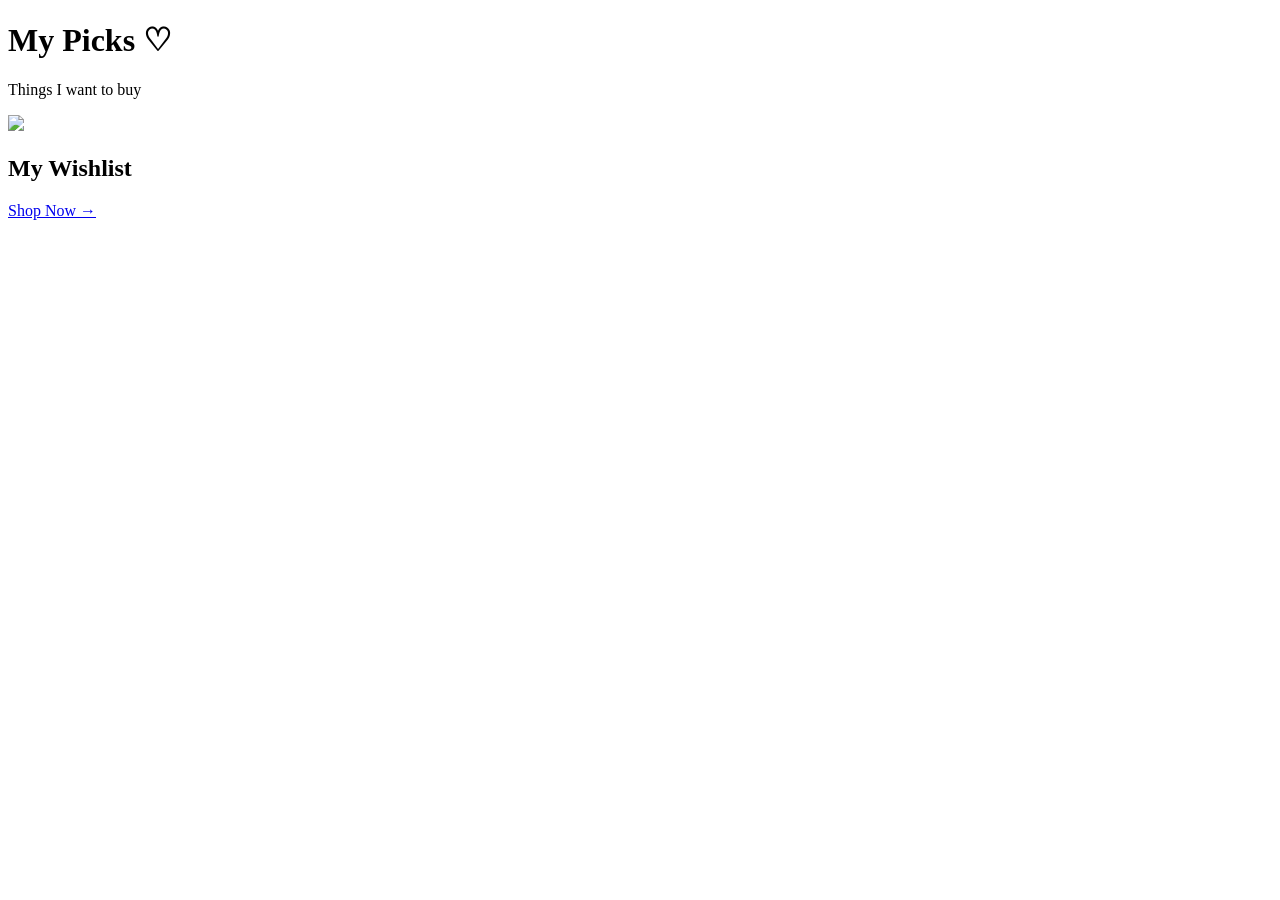
==== index.html @ 57984fdd "Create index.html" ====
<!DOCTYPE html>
<html>
<head>
  <meta name="viewport" content="width=device-width, initial-scale=1.0">
  <title>My Picks</title>
</head>

<body>

  <h1>My Picks ♡</h1>

  <p>Things I want to buy</p>

  <img src="https://via.placeholder.com/300" width="100%">
  
  <h2>My Wishlist</h2>

  <a href="https://shopee.co.id" target="_blank">
    Shop Now →
  </a>

</body>
</html>
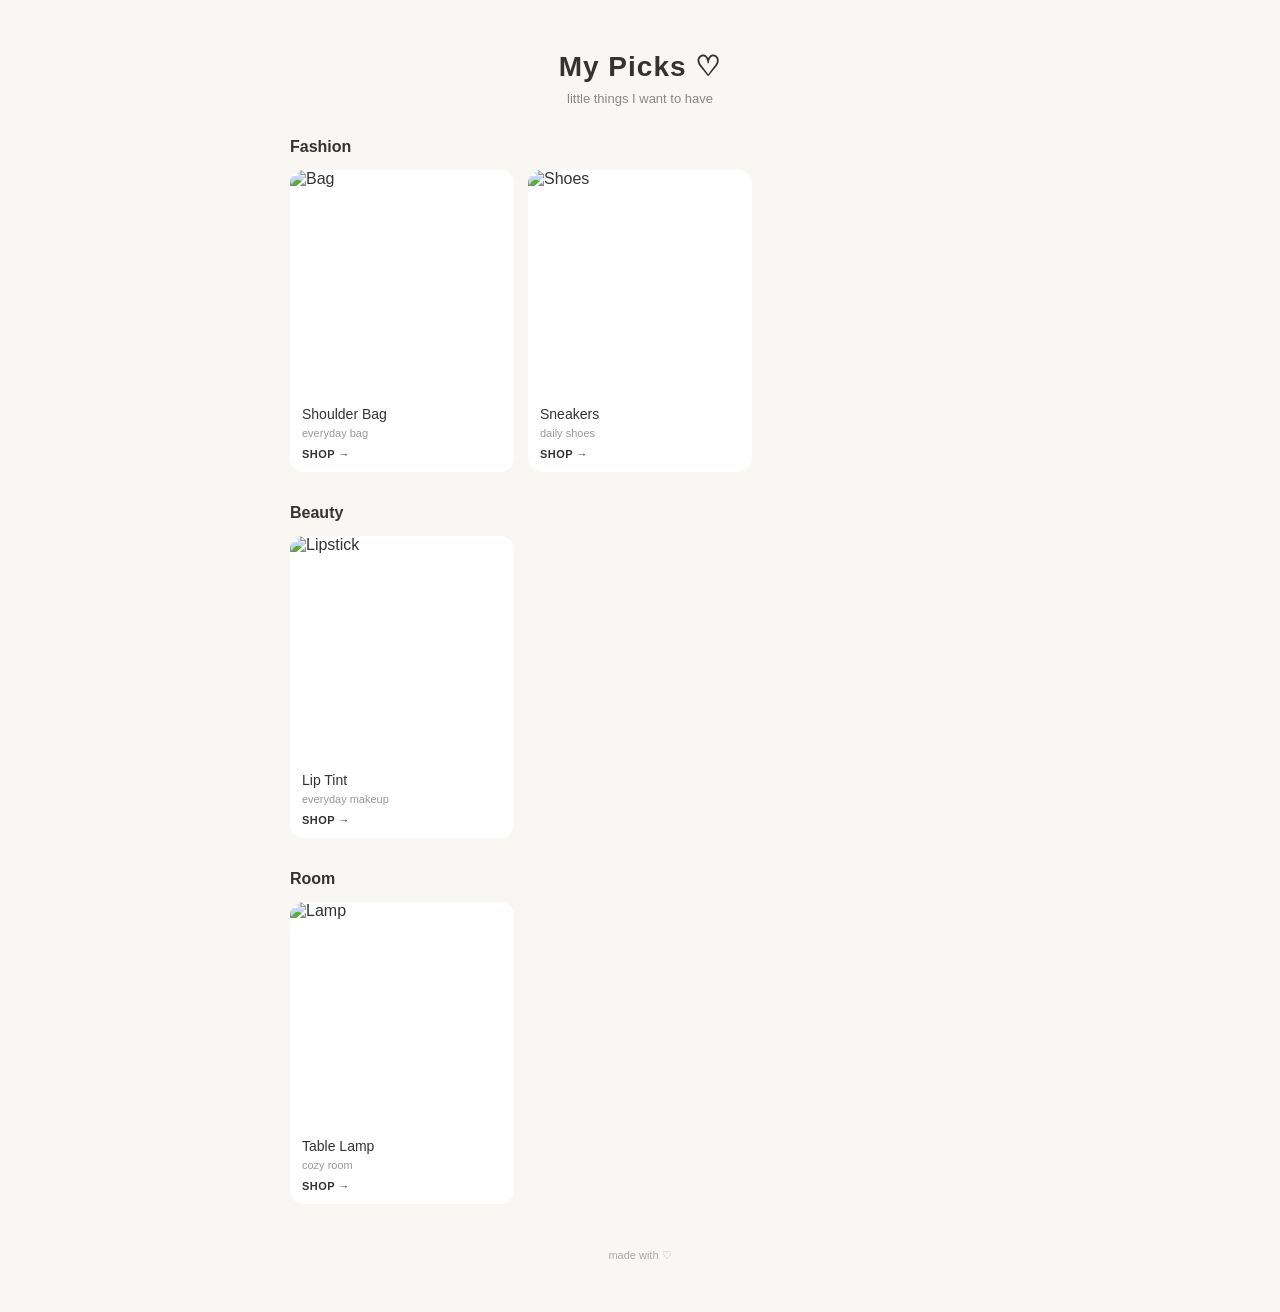
==== commit 3c4841d8: "Update index.html" ====
--- a/index.html
+++ b/index.html
@@ -1,23 +1,281 @@
 <!DOCTYPE html>
-<html>
+<html lang="en">
 <head>
+  <meta charset="UTF-8">
   <meta name="viewport" content="width=device-width, initial-scale=1.0">
-  <title>My Picks</title>
+
+  <title>My Picks ♡</title>
+
+  <style>
+    * {
+      box-sizing: border-box;
+      margin: 0;
+      padding: 0;
+    }
+
+    body {
+      font-family: Arial, sans-serif;
+      background: #f8f7f4;
+      color: #333;
+      padding: 24px 16px 40px;
+    }
+
+    .container {
+      max-width: 700px;
+      margin: auto;
+    }
+
+    /* HEADER */
+    header {
+      text-align: center;
+      margin-bottom: 32px;
+    }
+
+    header h1 {
+      font-size: 28px;
+      font-weight: 600;
+      letter-spacing: 1px;
+      margin-bottom: 8px;
+    }
+
+    header p {
+      font-size: 13px;
+      color: #888;
+    }
+
+    /* CATEGORY */
+    .category {
+      margin-bottom: 32px;
+    }
+
+    .category-title {
+      font-size: 16px;
+      font-weight: 600;
+      margin-bottom: 14px;
+    }
+
+    /* PRODUCT GRID */
+    .products {
+      display: grid;
+      grid-template-columns: repeat(2, 1fr);
+      gap: 14px;
+    }
+
+    .product {
+      background: white;
+      border-radius: 14px;
+      overflow: hidden;
+      text-decoration: none;
+      color: inherit;
+      display: block;
+      transition: transform 0.2s ease;
+    }
+
+    .product:active {
+      transform: scale(0.97);
+    }
+
+    .product img {
+      width: 100%;
+      aspect-ratio: 1 / 1;
+      object-fit: cover;
+      display: block;
+    }
+
+    .product-info {
+      padding: 12px;
+    }
+
+    .product-name {
+      font-size: 14px;
+      font-weight: 500;
+      margin-bottom: 5px;
+    }
+
+    .product-description {
+      font-size: 11px;
+      color: #999;
+      margin-bottom: 9px;
+    }
+
+    .shop {
+      font-size: 11px;
+      font-weight: 600;
+      letter-spacing: 0.5px;
+    }
+
+    /* FOOTER */
+    footer {
+      text-align: center;
+      margin-top: 45px;
+      font-size: 11px;
+      color: #aaa;
+    }
+
+    /* DESKTOP */
+    @media (min-width: 600px) {
+      body {
+        padding: 50px 20px;
+      }
+
+      .products {
+        grid-template-columns: repeat(3, 1fr);
+      }
+    }
+  </style>
 </head>
 
 <body>
 
-  <h1>My Picks ♡</h1>
-
-  <p>Things I want to buy</p>
-
-  <img src="https://via.placeholder.com/300" width="100%">
-  
-  <h2>My Wishlist</h2>
-
-  <a href="https://shopee.co.id" target="_blank">
-    Shop Now →
-  </a>
+  <div class="container">
+
+    <!-- HEADER -->
+    <header>
+      <h1>My Picks ♡</h1>
+      <p>little things I want to have</p>
+    </header>
+
+
+    <!-- FASHION -->
+    <section class="category">
+
+      <h2 class="category-title">Fashion</h2>
+
+      <div class="products">
+
+        <!-- PRODUCT 1 -->
+        <a class="product"
+           href="https://shopee.co.id/"
+           target="_blank">
+
+          <img
+            src="https://images.unsplash.com/photo-1553062407-98eeb64c6a62?w=600"
+            alt="Bag">
+
+          <div class="product-info">
+            <div class="product-name">
+              Shoulder Bag
+            </div>
+
+            <div class="product-description">
+              everyday bag
+            </div>
+
+            <div class="shop">
+              SHOP →
+            </div>
+          </div>
+
+        </a>
+
+
+        <!-- PRODUCT 2 -->
+        <a class="product"
+           href="https://shopee.co.id/"
+           target="_blank">
+
+          <img
+            src="https://images.unsplash.com/photo-1542291026-7eec264c27ff?w=600"
+            alt="Shoes">
+
+          <div class="product-info">
+            <div class="product-name">
+              Sneakers
+            </div>
+
+            <div class="product-description">
+              daily shoes
+            </div>
+
+            <div class="shop">
+              SHOP →
+            </div>
+          </div>
+
+        </a>
+
+      </div>
+    </section>
+
+
+    <!-- BEAUTY -->
+    <section class="category">
+
+      <h2 class="category-title">Beauty</h2>
+
+      <div class="products">
+
+        <!-- PRODUCT 3 -->
+        <a class="product"
+           href="https://shopee.co.id/"
+           target="_blank">
+
+          <img
+            src="https://images.unsplash.com/photo-1586495777744-4413f21062fa?w=600"
+            alt="Lipstick">
+
+          <div class="product-info">
+            <div class="product-name">
+              Lip Tint
+            </div>
+
+            <div class="product-description">
+              everyday makeup
+            </div>
+
+            <div class="shop">
+              SHOP →
+            </div>
+          </div>
+
+        </a>
+
+      </div>
+    </section>
+
+
+    <!-- ROOM -->
+    <section class="category">
+
+      <h2 class="category-title">Room</h2>
+
+      <div class="products">
+
+        <!-- PRODUCT 4 -->
+        <a class="product"
+           href="https://shopee.co.id/"
+           target="_blank">
+
+          <img
+            src="https://images.unsplash.com/photo-1507473885765-e6ed057f782c?w=600"
+            alt="Lamp">
+
+          <div class="product-info">
+            <div class="product-name">
+              Table Lamp
+            </div>
+
+            <div class="product-description">
+              cozy room
+            </div>
+
+            <div class="shop">
+              SHOP →
+            </div>
+          </div>
+
+        </a>
+
+      </div>
+    </section>
+
+
+    <!-- FOOTER -->
+    <footer>
+      made with ♡
+    </footer>
+
+  </div>
 
 </body>
-</html>
+</html>
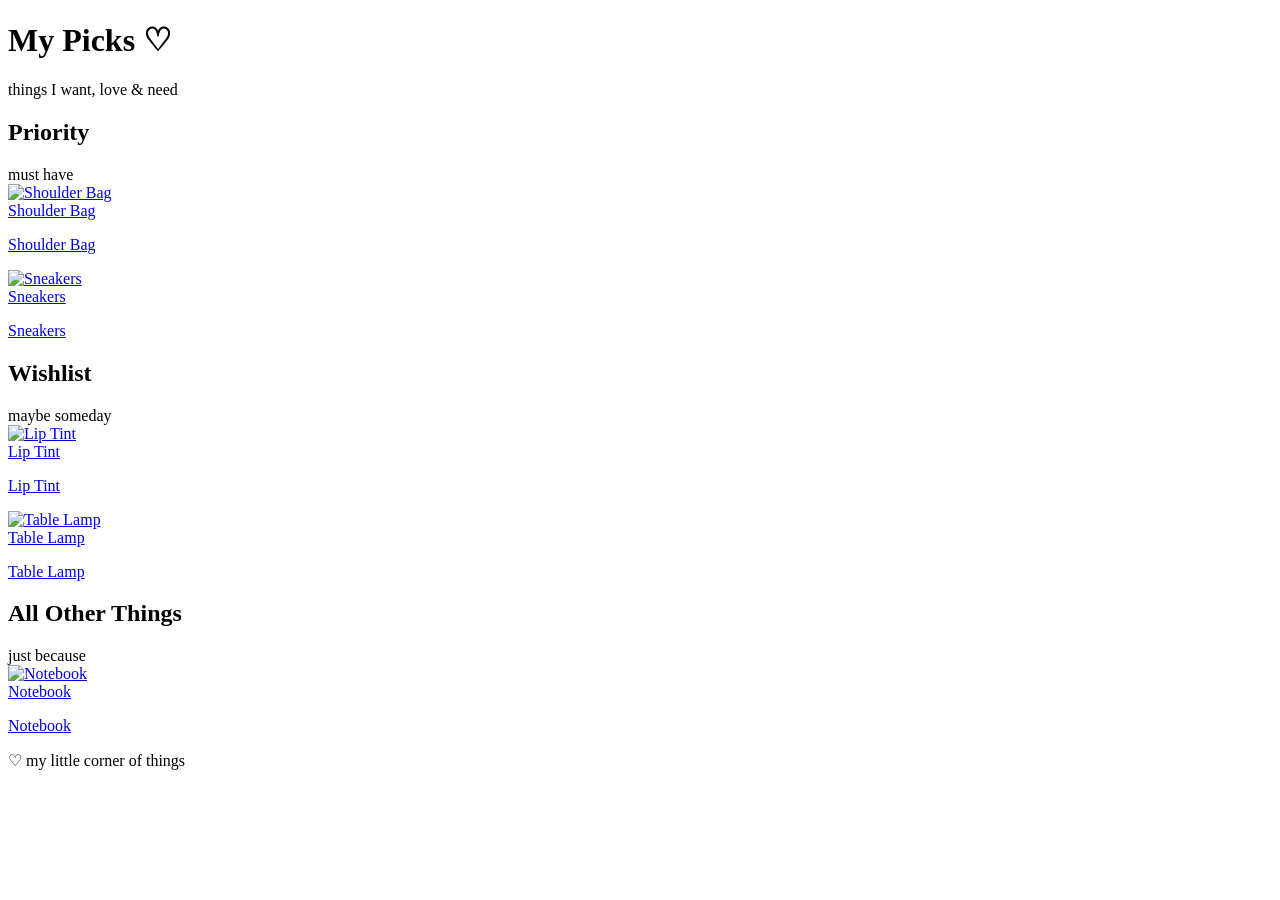
==== commit 6e714d9b: "Update index.html" ====
--- a/index.html
+++ b/index.html
@@ -6,276 +6,184 @@
 
   <title>My Picks ♡</title>
 
-  <style>
-    * {
-      box-sizing: border-box;
-      margin: 0;
-      padding: 0;
-    }
-
-    body {
-      font-family: Arial, sans-serif;
-      background: #f8f7f4;
-      color: #333;
-      padding: 24px 16px 40px;
-    }
-
-    .container {
-      max-width: 700px;
-      margin: auto;
-    }
-
-    /* HEADER */
-    header {
-      text-align: center;
-      margin-bottom: 32px;
-    }
-
-    header h1 {
-      font-size: 28px;
-      font-weight: 600;
-      letter-spacing: 1px;
-      margin-bottom: 8px;
-    }
-
-    header p {
-      font-size: 13px;
-      color: #888;
-    }
-
-    /* CATEGORY */
-    .category {
-      margin-bottom: 32px;
-    }
-
-    .category-title {
-      font-size: 16px;
-      font-weight: 600;
-      margin-bottom: 14px;
-    }
-
-    /* PRODUCT GRID */
-    .products {
-      display: grid;
-      grid-template-columns: repeat(2, 1fr);
-      gap: 14px;
-    }
-
-    .product {
-      background: white;
-      border-radius: 14px;
-      overflow: hidden;
-      text-decoration: none;
-      color: inherit;
-      display: block;
-      transition: transform 0.2s ease;
-    }
-
-    .product:active {
-      transform: scale(0.97);
-    }
-
-    .product img {
-      width: 100%;
-      aspect-ratio: 1 / 1;
-      object-fit: cover;
-      display: block;
-    }
-
-    .product-info {
-      padding: 12px;
-    }
-
-    .product-name {
-      font-size: 14px;
-      font-weight: 500;
-      margin-bottom: 5px;
-    }
-
-    .product-description {
-      font-size: 11px;
-      color: #999;
-      margin-bottom: 9px;
-    }
-
-    .shop {
-      font-size: 11px;
-      font-weight: 600;
-      letter-spacing: 0.5px;
-    }
-
-    /* FOOTER */
-    footer {
-      text-align: center;
-      margin-top: 45px;
-      font-size: 11px;
-      color: #aaa;
-    }
-
-    /* DESKTOP */
-    @media (min-width: 600px) {
-      body {
-        padding: 50px 20px;
-      }
-
-      .products {
-        grid-template-columns: repeat(3, 1fr);
-      }
-    }
-  </style>
+  <link rel="stylesheet" href="style.css">
 </head>
 
 <body>
 
-  <div class="container">
-
-    <!-- HEADER -->
-    <header>
-      <h1>My Picks ♡</h1>
-      <p>little things I want to have</p>
-    </header>
+  <header class="header">
+    <h1>My Picks ♡</h1>
+    <p>things I want, love & need</p>
+  </header>
 
 
-    <!-- FASHION -->
-    <section class="category">
+  <main>
 
-      <h2 class="category-title">Fashion</h2>
 
-      <div class="products">
+    <!-- ==================== -->
+    <!-- PRIORITY -->
+    <!-- ==================== -->
 
-        <!-- PRODUCT 1 -->
-        <a class="product"
-           href="https://shopee.co.id/"
-           target="_blank">
+    <section class="section">
 
-          <img
-            src="https://images.unsplash.com/photo-1553062407-98eeb64c6a62?w=600"
-            alt="Bag">
+      <div class="section-header">
+        <h2>Priority</h2>
+        <span>must have</span>
+      </div>
 
-          <div class="product-info">
-            <div class="product-name">
-              Shoulder Bag
+      <div class="masonry">
+
+
+        <!-- PRODUCT -->
+        <a href="products/bag.html" class="pin">
+
+          <div class="image-wrap">
+
+            <img
+              src="https://images.unsplash.com/photo-1553062407-98eeb64c6a62?w=800"
+              alt="Shoulder Bag">
+
+            <div class="overlay">
+              <span>Shoulder Bag</span>
             </div>
 
-            <div class="product-description">
-              everyday bag
-            </div>
+          </div>
 
-            <div class="shop">
-              SHOP →
-            </div>
-          </div>
+          <p>Shoulder Bag</p>
 
         </a>
 
 
-        <!-- PRODUCT 2 -->
-        <a class="product"
-           href="https://shopee.co.id/"
-           target="_blank">
+        <!-- PRODUCT -->
+        <a href="products/shoes.html" class="pin">
 
-          <img
-            src="https://images.unsplash.com/photo-1542291026-7eec264c27ff?w=600"
-            alt="Shoes">
+          <div class="image-wrap">
 
-          <div class="product-info">
-            <div class="product-name">
-              Sneakers
+            <img
+              src="https://images.unsplash.com/photo-1542291026-7eec264c27ff?w=800"
+              alt="Sneakers">
+
+            <div class="overlay">
+              <span>Sneakers</span>
             </div>
 
-            <div class="product-description">
-              daily shoes
-            </div>
+          </div>
 
-            <div class="shop">
-              SHOP →
-            </div>
-          </div>
+          <p>Sneakers</p>
 
         </a>
 
+
       </div>
+
     </section>
 
 
-    <!-- BEAUTY -->
-    <section class="category">
 
-      <h2 class="category-title">Beauty</h2>
+    <!-- ==================== -->
+    <!-- WISHLIST -->
+    <!-- ==================== -->
 
-      <div class="products">
+    <section class="section">
 
-        <!-- PRODUCT 3 -->
-        <a class="product"
-           href="https://shopee.co.id/"
-           target="_blank">
+      <div class="section-header">
+        <h2>Wishlist</h2>
+        <span>maybe someday</span>
+      </div>
 
-          <img
-            src="https://images.unsplash.com/photo-1586495777744-4413f21062fa?w=600"
-            alt="Lipstick">
+      <div class="masonry">
 
-          <div class="product-info">
-            <div class="product-name">
-              Lip Tint
+
+        <a href="products/lipstick.html" class="pin">
+
+          <div class="image-wrap">
+
+            <img
+              src="https://images.unsplash.com/photo-1586495777744-4413f21062fa?w=800"
+              alt="Lip Tint">
+
+            <div class="overlay">
+              <span>Lip Tint</span>
             </div>
 
-            <div class="product-description">
-              everyday makeup
-            </div>
+          </div>
 
-            <div class="shop">
-              SHOP →
-            </div>
-          </div>
+          <p>Lip Tint</p>
 
         </a>
 
+
+        <a href="products/lamp.html" class="pin">
+
+          <div class="image-wrap">
+
+            <img
+              src="https://images.unsplash.com/photo-1507473885765-e6ed057f782c?w=800"
+              alt="Table Lamp">
+
+            <div class="overlay">
+              <span>Table Lamp</span>
+            </div>
+
+          </div>
+
+          <p>Table Lamp</p>
+
+        </a>
+
+
       </div>
+
     </section>
 
 
-    <!-- ROOM -->
-    <section class="category">
 
-      <h2 class="category-title">Room</h2>
+    <!-- ==================== -->
+    <!-- ALL OTHER THINGS -->
+    <!-- ==================== -->
 
-      <div class="products">
+    <section class="section">
 
-        <!-- PRODUCT 4 -->
-        <a class="product"
-           href="https://shopee.co.id/"
-           target="_blank">
+      <div class="section-header">
+        <h2>All Other Things</h2>
+        <span>just because</span>
+      </div>
 
-          <img
-            src="https://images.unsplash.com/photo-1507473885765-e6ed057f782c?w=600"
-            alt="Lamp">
+      <div class="masonry">
 
-          <div class="product-info">
-            <div class="product-name">
-              Table Lamp
+
+        <a href="products/notebook.html" class="pin">
+
+          <div class="image-wrap">
+
+            <img
+              src="https://images.unsplash.com/photo-1517842645767-c639042777db?w=800"
+              alt="Notebook">
+
+            <div class="overlay">
+              <span>Notebook</span>
             </div>
 
-            <div class="product-description">
-              cozy room
-            </div>
+          </div>
 
-            <div class="shop">
-              SHOP →
-            </div>
-          </div>
+          <p>Notebook</p>
 
         </a>
 
+
       </div>
+
     </section>
 
 
-    <!-- FOOTER -->
-    <footer>
-      made with ♡
-    </footer>
+  </main>
 
-  </div>
+
+
+  <footer>
+    <p>♡ my little corner of things</p>
+  </footer>
+
 
 </body>
 </html>
